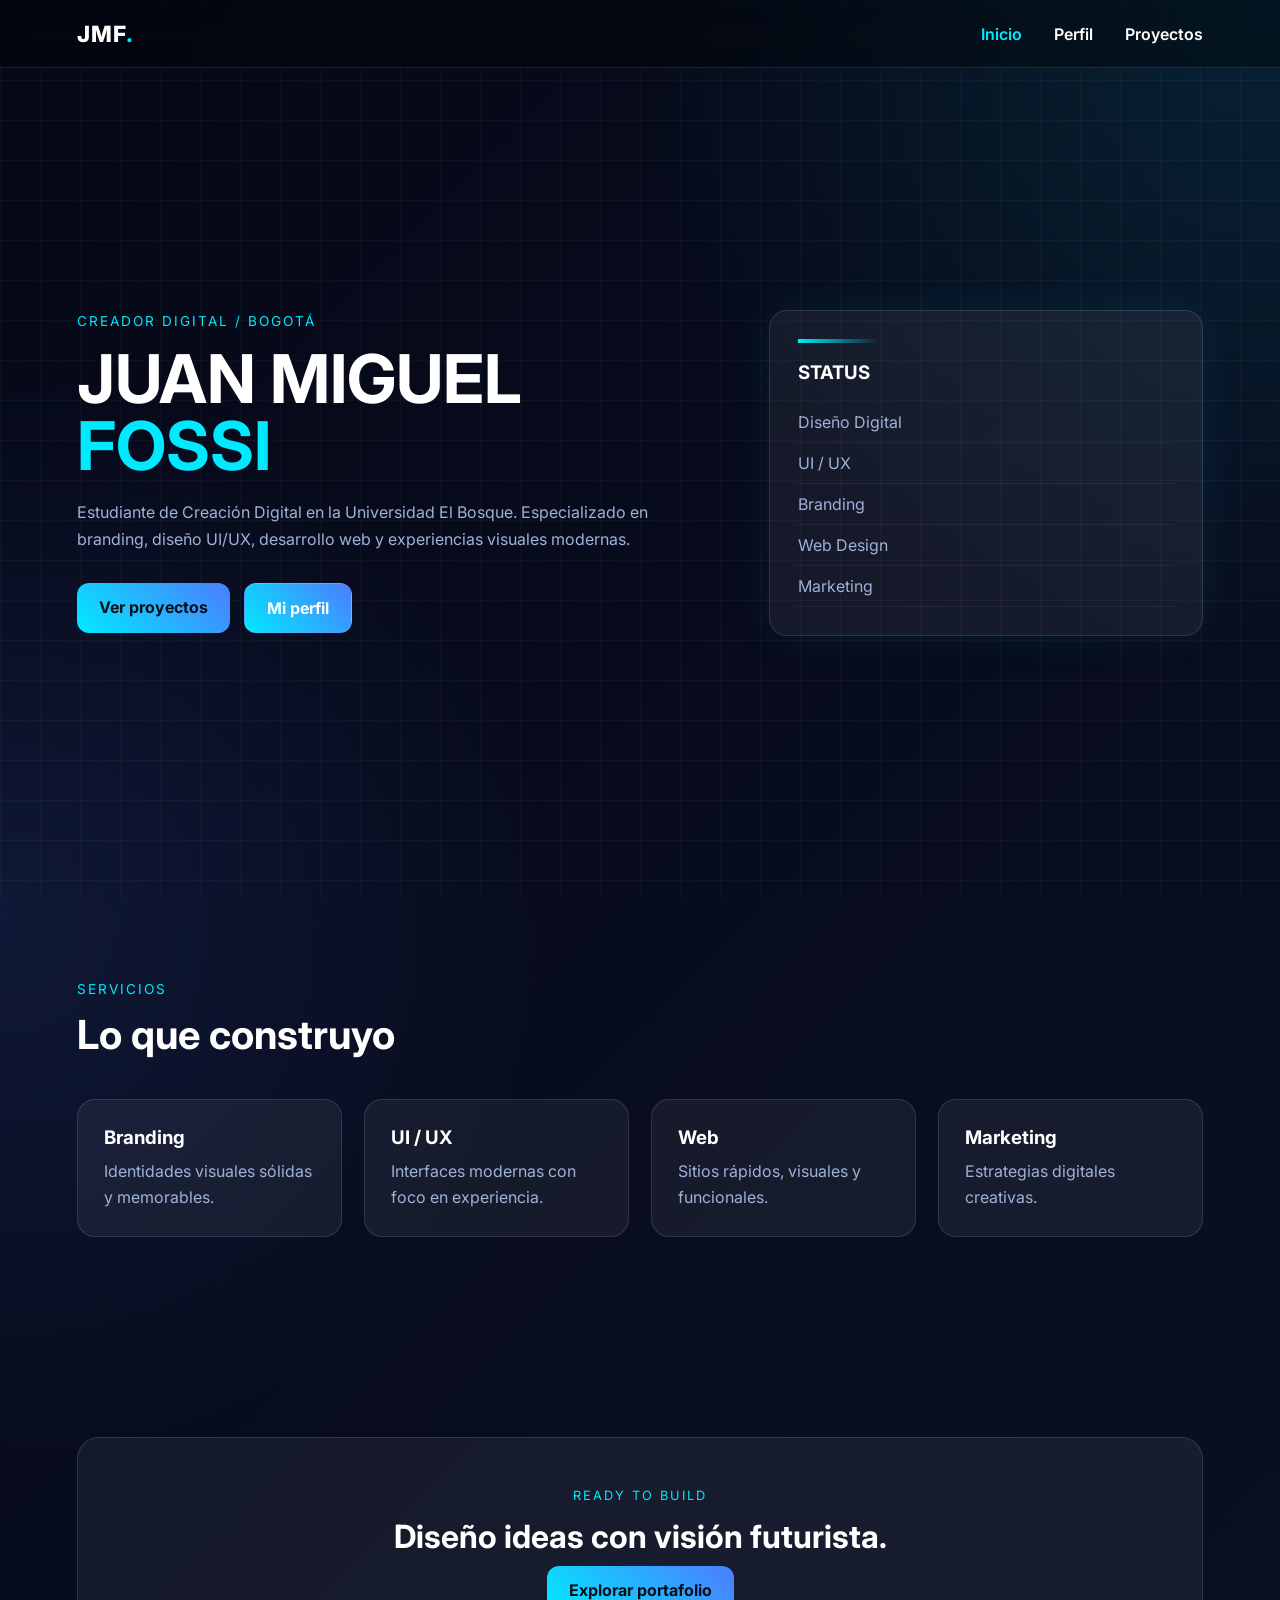
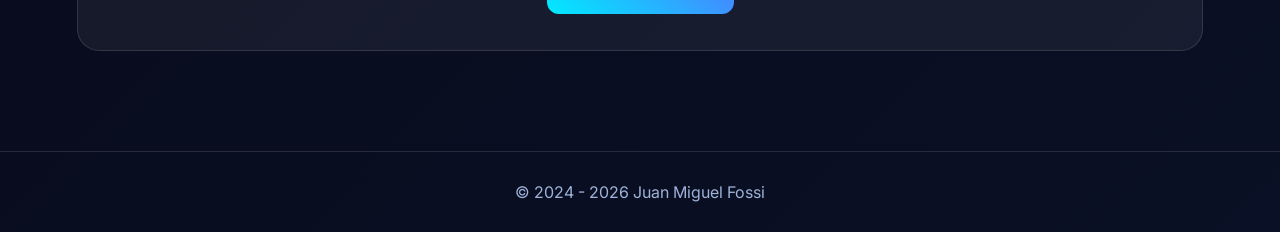
==== index.html @ 18456ca0 "Update portfolio details and structure in index.html" ====
<!-- index.html -->
<!DOCTYPE html>
<html lang="es">
<head>
<meta charset="UTF-8">
<meta name="viewport" content="width=device-width, initial-scale=1.0">
<title>Juan Miguel Fossi | Cyber Portfolio</title>
<meta name="description" content="Portafolio futurista de Juan Miguel Fossi, estudiante de Creación Digital.">

<link rel="stylesheet" href="css/styles.css">

<link rel="preconnect" href="https://fonts.googleapis.com">
<link rel="preconnect" href="https://fonts.gstatic.com" crossorigin>

<link href="https://fonts.googleapis.com/css2?family=Inter:wght@300;400;600;700;800&display=swap" rel="stylesheet">
</head>

<body>

<!-- GRID BACKGROUND -->
<div class="grid-bg"></div>

<!-- HEADER -->
<header class="header">

<div class="logo">
JMF<span>.</span>
</div>

<nav class="nav">
<a href="index.html" class="active">Inicio</a>
<a href="aboutme.html">Perfil</a>
<a href="project.html">Proyectos</a>
</nav>

</header>

<!-- HERO -->

<section class="hero">

<div class="hero-left reveal">

<p class="mini-title">CREADOR DIGITAL / BOGOTÁ</p>

<h1>
JUAN MIGUEL <br>
<span>FOSSI</span>
</h1>

<p class="hero-text">
Estudiante de Creación Digital en la Universidad El Bosque.
Especializado en branding, diseño UI/UX, desarrollo web
y experiencias visuales modernas.
</p>

<div class="hero-buttons">
<a href="project.html" class="btn">Ver proyectos</a>
<a href="aboutme.html" class="btn ghost">Mi perfil</a>
</div>

</div>

<div class="hero-right reveal">

<div class="cyber-card">

<div class="cyber-line"></div>

<h3>STATUS</h3>

<ul>
<li>Diseño Digital</li>
<li>UI / UX</li>
<li>Branding</li>
<li>Web Design</li>
<li>Marketing</li>
</ul>

</div>

</div>

</section>

<!-- SERVICES -->

<section class="section reveal">

<div class="section-top">
<span>SERVICIOS</span>
<h2>Lo que construyo</h2>
</div>

<div class="services-grid">

<div class="service-box">
<h3>Branding</h3>
<p>Identidades visuales sólidas y memorables.</p>
</div>

<div class="service-box">
<h3>UI / UX</h3>
<p>Interfaces modernas con foco en experiencia.</p>
</div>

<div class="service-box">
<h3>Web</h3>
<p>Sitios rápidos, visuales y funcionales.</p>
</div>

<div class="service-box">
<h3>Marketing</h3>
<p>Estrategias digitales creativas.</p>
</div>

</div>

</section>

<!-- CTA -->

<section class="section reveal">

<div class="cta-panel">

<p>READY TO BUILD</p>

<h2>Diseño ideas con visión futurista.</h2>

<a href="project.html" class="btn">Explorar portafolio</a>

</div>

</section>

<footer class="footer">
© 2024 - 2026 Juan Miguel Fossi
</footer>

<script src="js/script.js"></script>
</body>
</html>
---- css/styles.css ----
:root{
  --bg:#050816;
  --bg2:#0a1025;
  --card:rgba(255,255,255,.06);
  --line:rgba(255,255,255,.12);
  --text:#ffffff;
  --muted:#9fb2d8;
  --cyan:#00eaff;
  --blue:#4d7cff;
}

*{
  margin:0;
  padding:0;
  box-sizing:border-box;
}

html{
  scroll-behavior:smooth;
}

body{
  font-family:'Inter',sans-serif;
  color:var(--text);
  background:
  radial-gradient(circle at top right, rgba(0,234,255,.10), transparent 30%),
  radial-gradient(circle at left center, rgba(77,124,255,.12), transparent 35%),
  linear-gradient(135deg,var(--bg),var(--bg2));
  min-height:100vh;
  overflow-x:hidden;
}

/* BACKGROUND GRID */

.grid-bg{
  position:fixed;
  inset:0;
  background-image:
  linear-gradient(rgba(255,255,255,.03) 1px, transparent 1px),
  linear-gradient(90deg, rgba(255,255,255,.03) 1px, transparent 1px);
  background-size:40px 40px;
  z-index:-1;
}

/* HEADER */

.header{
  width:100%;
  padding:20px 6%;
  display:flex;
  justify-content:space-between;
  align-items:center;
  position:sticky;
  top:0;
  backdrop-filter:blur(14px);
  background:rgba(0,0,0,.35);
  border-bottom:1px solid var(--line);
  z-index:1000;
}

.logo{
  font-size:1.4rem;
  font-weight:800;
  letter-spacing:1px;
}

.logo span{
  color:var(--cyan);
}

.nav a{
  color:white;
  text-decoration:none;
  margin-left:28px;
  font-weight:600;
  transition:.3s;
}

.nav a:hover,
.nav a.active{
  color:var(--cyan);
}

/* HERO */

.hero{
  min-height:90vh;
  padding:80px 6%;
  display:grid;
  grid-template-columns:1.2fr .8fr;
  align-items:center;
  gap:40px;
}

.mini-title{
  color:var(--cyan);
  font-size:.85rem;
  letter-spacing:2px;
  margin-bottom:16px;
}

.hero h1{
  font-size:4.2rem;
  line-height:1;
  margin-bottom:20px;
}

.hero h1 span{
  color:var(--cyan);
}

.hero-text{
  color:var(--muted);
  max-width:580px;
  line-height:1.7;
  margin-bottom:30px;
}

.hero-buttons{
  display:flex;
  gap:14px;
  flex-wrap:wrap;
}

.btn,
.ghost{
  padding:14px 22px;
  border-radius:12px;
  text-decoration:none;
  font-weight:700;
  transition:.3s;
}

.btn{
  background:linear-gradient(45deg,var(--cyan),var(--blue));
  color:#051018;
}

.ghost{
  border:1px solid var(--line);
  color:white;
}

.btn:hover,
.ghost:hover{
  transform:translateY(-4px);
}

/* CYBER CARD */

.cyber-card{
  background:var(--card);
  border:1px solid var(--line);
  border-radius:18px;
  padding:28px;
  position:relative;
  box-shadow:0 0 40px rgba(0,234,255,.08);
}

.cyber-line{
  width:80px;
  height:4px;
  background:linear-gradient(90deg,var(--cyan),transparent);
  margin-bottom:18px;
}

.cyber-card h3{
  margin-bottom:18px;
}

.cyber-card ul{
  list-style:none;
}

.cyber-card li{
  padding:10px 0;
  border-bottom:1px solid rgba(255,255,255,.06);
  color:var(--muted);
}

/* SECTION */

.section{
  padding:100px 6%;
}

.section-top span{
  color:var(--cyan);
  font-size:.85rem;
  letter-spacing:2px;
}

.section-top h2,
.section-top h1{
  font-size:2.5rem;
  margin-top:12px;
}

.services-grid,
.project-grid,
.profile-layout{
  margin-top:40px;
  display:grid;
  grid-template-columns:repeat(auto-fit,minmax(260px,1fr));
  gap:22px;
}

.service-box,
.project-card,
.profile-card{
  background:var(--card);
  border:1px solid var(--line);
  border-radius:18px;
  padding:26px;
  transition:.3s;
}

.service-box:hover,
.project-card:hover,
.profile-card:hover{
  transform:translateY(-6px);
  border-color:rgba(0,234,255,.35);
}

.service-box p,
.project-card p,
.profile-card p{
  color:var(--muted);
  margin-top:10px;
  line-height:1.6;
}

.project-tag{
  display:inline-block;
  padding:6px 10px;
  font-size:.75rem;
  border-radius:20px;
  background:rgba(0,234,255,.08);
  color:var(--cyan);
  margin-bottom:12px;
}

.cyber-list{
  list-style:none;
}

.cyber-list li{
  padding:8px 0;
  color:var(--muted);
}

/* CTA */

.cta-panel{
  text-align:center;
  padding:50px 30px;
  background:var(--card);
  border:1px solid var(--line);
  border-radius:22px;
}

.cta-panel p{
  color:var(--cyan);
  letter-spacing:2px;
  font-size:.8rem;
}

.cta-panel h2{
  font-size:2rem;
  margin:14px 0 24px;
}

/* FOOTER */

.footer{
  text-align:center;
  padding:30px;
  border-top:1px solid var(--line);
  color:var(--muted);
}

/* REVEAL */

.reveal{
  opacity:0;
  transform:translateY(40px);
  transition:all .8s ease;
}

.reveal.active{
  opacity:1;
  transform:translateY(0);
}

/* RESPONSIVE */

@media(max-width:900px){

.hero{
  grid-template-columns:1fr;
}

.hero h1{
  font-size:3rem;
}

.nav a{
  margin-left:14px;
}

}

@media(max-width:600px){

.header{
  flex-direction:column;
  gap:12px;
}

.hero h1{
  font-size:2.4rem;
}

.section-top h1,
.section-top h2{
  font-size:2rem;
}

}
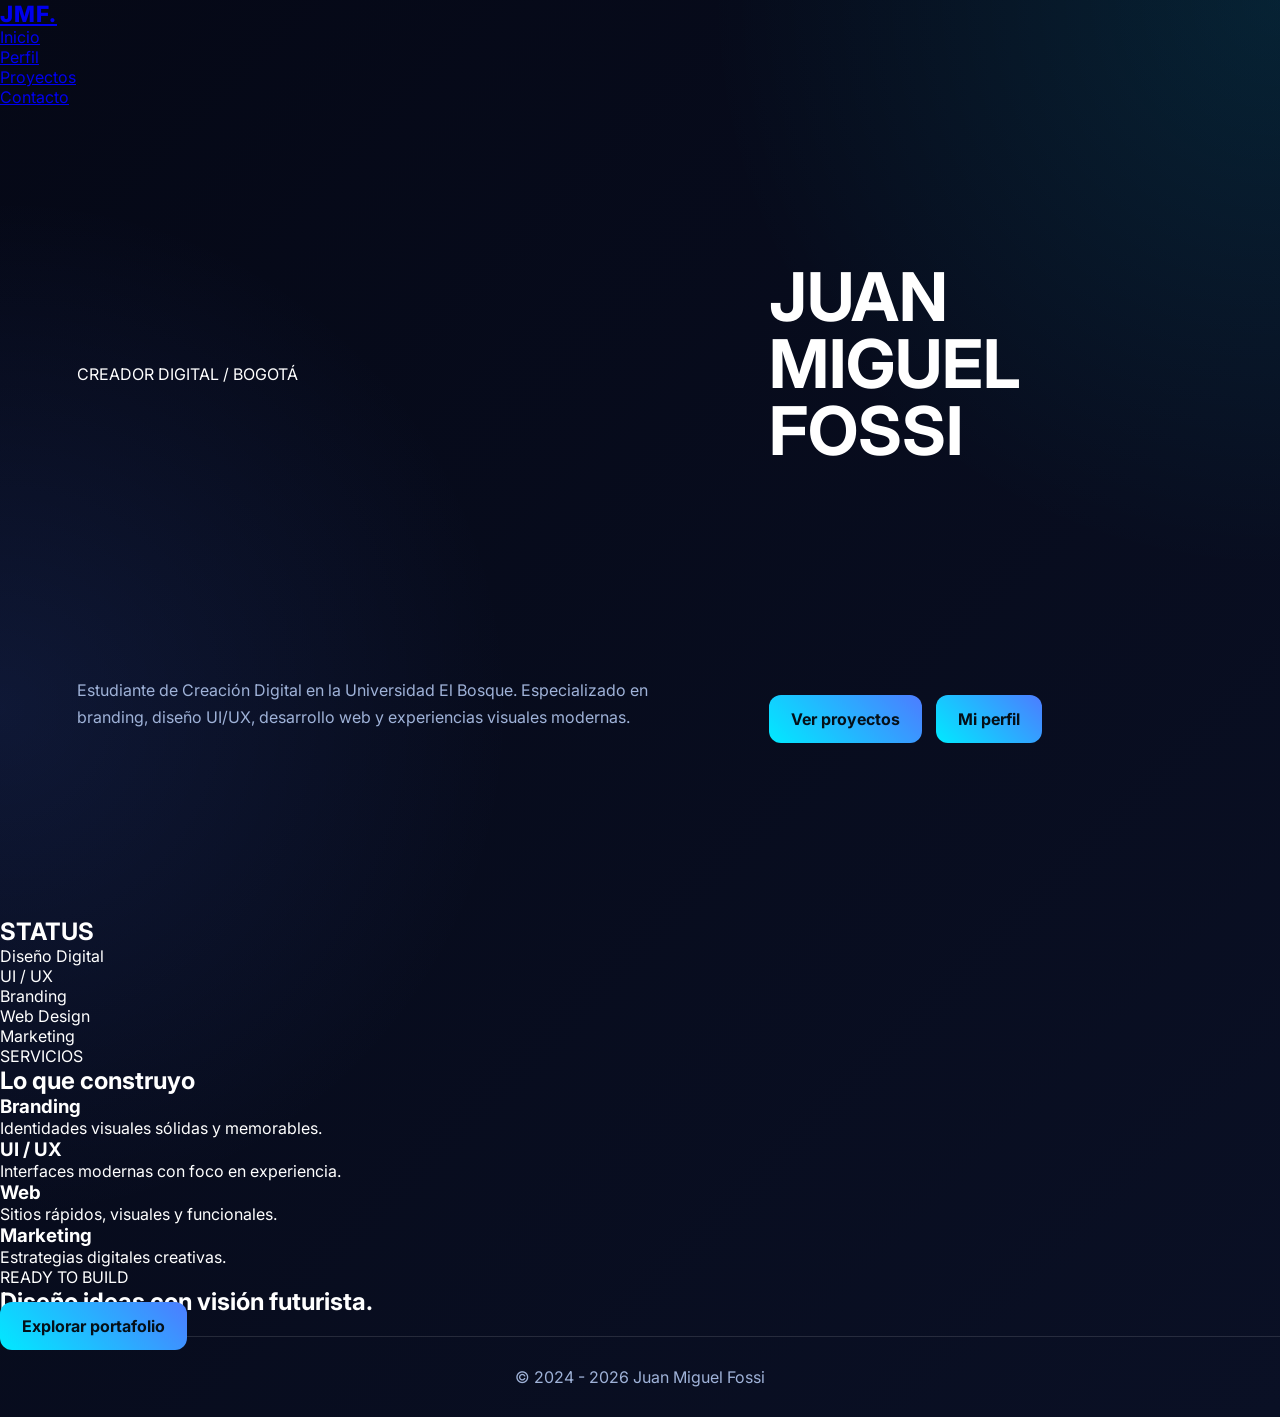
==== commit 7fffd636: "Refactor index.html for improved structure and clarity" ====
--- a/index.html
+++ b/index.html
@@ -2,142 +2,99 @@
 <!DOCTYPE html>
 <html lang="es">
 <head>
-<meta charset="UTF-8">
-<meta name="viewport" content="width=device-width, initial-scale=1.0">
-<title>Juan Miguel Fossi | Cyber Portfolio</title>
-<meta name="description" content="Portafolio futurista de Juan Miguel Fossi, estudiante de Creación Digital.">
+  <meta charset="UTF-8">
+  <meta name="viewport" content="width=device-width, initial-scale=1.0">
+  <title>Juan Miguel Fossi | Cyber Portfolio</title>
+  <meta name="description" content="Portafolio futurista de Juan Miguel Fossi, estudiante de Creación Digital.">
 
-<link rel="stylesheet" href="css/styles.css">
+  <link rel="stylesheet" href="css/styles.css">
 
-<link rel="preconnect" href="https://fonts.googleapis.com">
-<link rel="preconnect" href="https://fonts.gstatic.com" crossorigin>
+  <link rel="preconnect" href="https://fonts.googleapis.com">
+  <link rel="preconnect" href="https://fonts.gstatic.com" crossorigin>
+  <link href="https://fonts.googleapis.com/css2?family=Inter:wght@300;400;600;700;800&display=swap" rel="stylesheet">
 
-<link href="https://fonts.googleapis.com/css2?family=Inter:wght@300;400;600;700;800&display=swap" rel="stylesheet">
+  <style>
+    html { scroll-behavior: smooth; }
+  </style>
 </head>
-
 <body>
 
-<!-- GRID BACKGROUND -->
-<div class="grid-bg"></div>
+  <!-- ============ NAVBAR ============ -->
+  <header class="navbar">
+    <a href="#inicio" class="logo">JMF.</a>
+    <nav>
+      <ul class="nav-links">
+        <li><a href="#inicio">Inicio</a></li>
+        <li><a href="#perfil">Perfil</a></li>
+        <li><a href="#proyectos">Proyectos</a></li>
+        <li><a href="#contacto">Contacto</a></li>
+      </ul>
+    </nav>
+  </header>
 
-<!-- HEADER -->
-<header class="header">
+  <!-- ============ HERO / INICIO ============ -->
+  <section id="inicio" class="hero">
+    <p class="tag">CREADOR DIGITAL / BOGOTÁ</p>
+    <h1>JUAN MIGUEL <br> FOSSI</h1>
+    <p class="hero-text">
+      Estudiante de Creación Digital en la Universidad El Bosque.
+      Especializado en branding, diseño UI/UX, desarrollo web
+      y experiencias visuales modernas.
+    </p>
+    <div class="hero-buttons">
+      <a href="#proyectos" class="btn btn-primary">Ver proyectos</a>
+      <a href="#perfil" class="btn btn-secondary">Mi perfil</a>
+    </div>
+  </section>
 
-<div class="logo">
-JMF<span>.</span>
-</div>
+  <!-- ============ PERFIL ============ -->
+  <section id="perfil" class="perfil">
+    <h2 class="section-title">STATUS</h2>
+    <ul class="status-list">
+      <li>Diseño Digital</li>
+      <li>UI / UX</li>
+      <li>Branding</li>
+      <li>Web Design</li>
+      <li>Marketing</li>
+    </ul>
+  </section>
 
-<nav class="nav">
-<a href="index.html" class="active">Inicio</a>
-<a href="aboutme.html">Perfil</a>
-<a href="project.html">Proyectos</a>
-</nav>
+  <!-- ============ PROYECTOS / SERVICIOS ============ -->
+  <section id="proyectos" class="servicios">
+    <p class="tag">SERVICIOS</p>
+    <h2 class="section-title">Lo que construyo</h2>
 
-</header>
+    <div class="cards">
+      <article class="card">
+        <h3>Branding</h3>
+        <p>Identidades visuales sólidas y memorables.</p>
+      </article>
+      <article class="card">
+        <h3>UI / UX</h3>
+        <p>Interfaces modernas con foco en experiencia.</p>
+      </article>
+      <article class="card">
+        <h3>Web</h3>
+        <p>Sitios rápidos, visuales y funcionales.</p>
+      </article>
+      <article class="card">
+        <h3>Marketing</h3>
+        <p>Estrategias digitales creativas.</p>
+      </article>
+    </div>
+  </section>
 
-<!-- HERO -->
+  <!-- ============ CTA / CONTACTO ============ -->
+  <section id="contacto" class="cta">
+    <p class="tag">READY TO BUILD</p>
+    <h2>Diseño ideas con visión futurista.</h2>
+    <a href="#proyectos" class="btn btn-primary">Explorar portafolio</a>
+  </section>
 
-<section class="hero">
+  <!-- ============ FOOTER ============ -->
+  <footer class="footer">
+    <p>© 2024 - 2026 Juan Miguel Fossi</p>
+  </footer>
 
-<div class="hero-left reveal">
-
-<p class="mini-title">CREADOR DIGITAL / BOGOTÁ</p>
-
-<h1>
-JUAN MIGUEL <br>
-<span>FOSSI</span>
-</h1>
-
-<p class="hero-text">
-Estudiante de Creación Digital en la Universidad El Bosque.
-Especializado en branding, diseño UI/UX, desarrollo web
-y experiencias visuales modernas.
-</p>
-
-<div class="hero-buttons">
-<a href="project.html" class="btn">Ver proyectos</a>
-<a href="aboutme.html" class="btn ghost">Mi perfil</a>
-</div>
-
-</div>
-
-<div class="hero-right reveal">
-
-<div class="cyber-card">
-
-<div class="cyber-line"></div>
-
-<h3>STATUS</h3>
-
-<ul>
-<li>Diseño Digital</li>
-<li>UI / UX</li>
-<li>Branding</li>
-<li>Web Design</li>
-<li>Marketing</li>
-</ul>
-
-</div>
-
-</div>
-
-</section>
-
-<!-- SERVICES -->
-
-<section class="section reveal">
-
-<div class="section-top">
-<span>SERVICIOS</span>
-<h2>Lo que construyo</h2>
-</div>
-
-<div class="services-grid">
-
-<div class="service-box">
-<h3>Branding</h3>
-<p>Identidades visuales sólidas y memorables.</p>
-</div>
-
-<div class="service-box">
-<h3>UI / UX</h3>
-<p>Interfaces modernas con foco en experiencia.</p>
-</div>
-
-<div class="service-box">
-<h3>Web</h3>
-<p>Sitios rápidos, visuales y funcionales.</p>
-</div>
-
-<div class="service-box">
-<h3>Marketing</h3>
-<p>Estrategias digitales creativas.</p>
-</div>
-
-</div>
-
-</section>
-
-<!-- CTA -->
-
-<section class="section reveal">
-
-<div class="cta-panel">
-
-<p>READY TO BUILD</p>
-
-<h2>Diseño ideas con visión futurista.</h2>
-
-<a href="project.html" class="btn">Explorar portafolio</a>
-
-</div>
-
-</section>
-
-<footer class="footer">
-© 2024 - 2026 Juan Miguel Fossi
-</footer>
-
-<script src="js/script.js"></script>
 </body>
 </html>
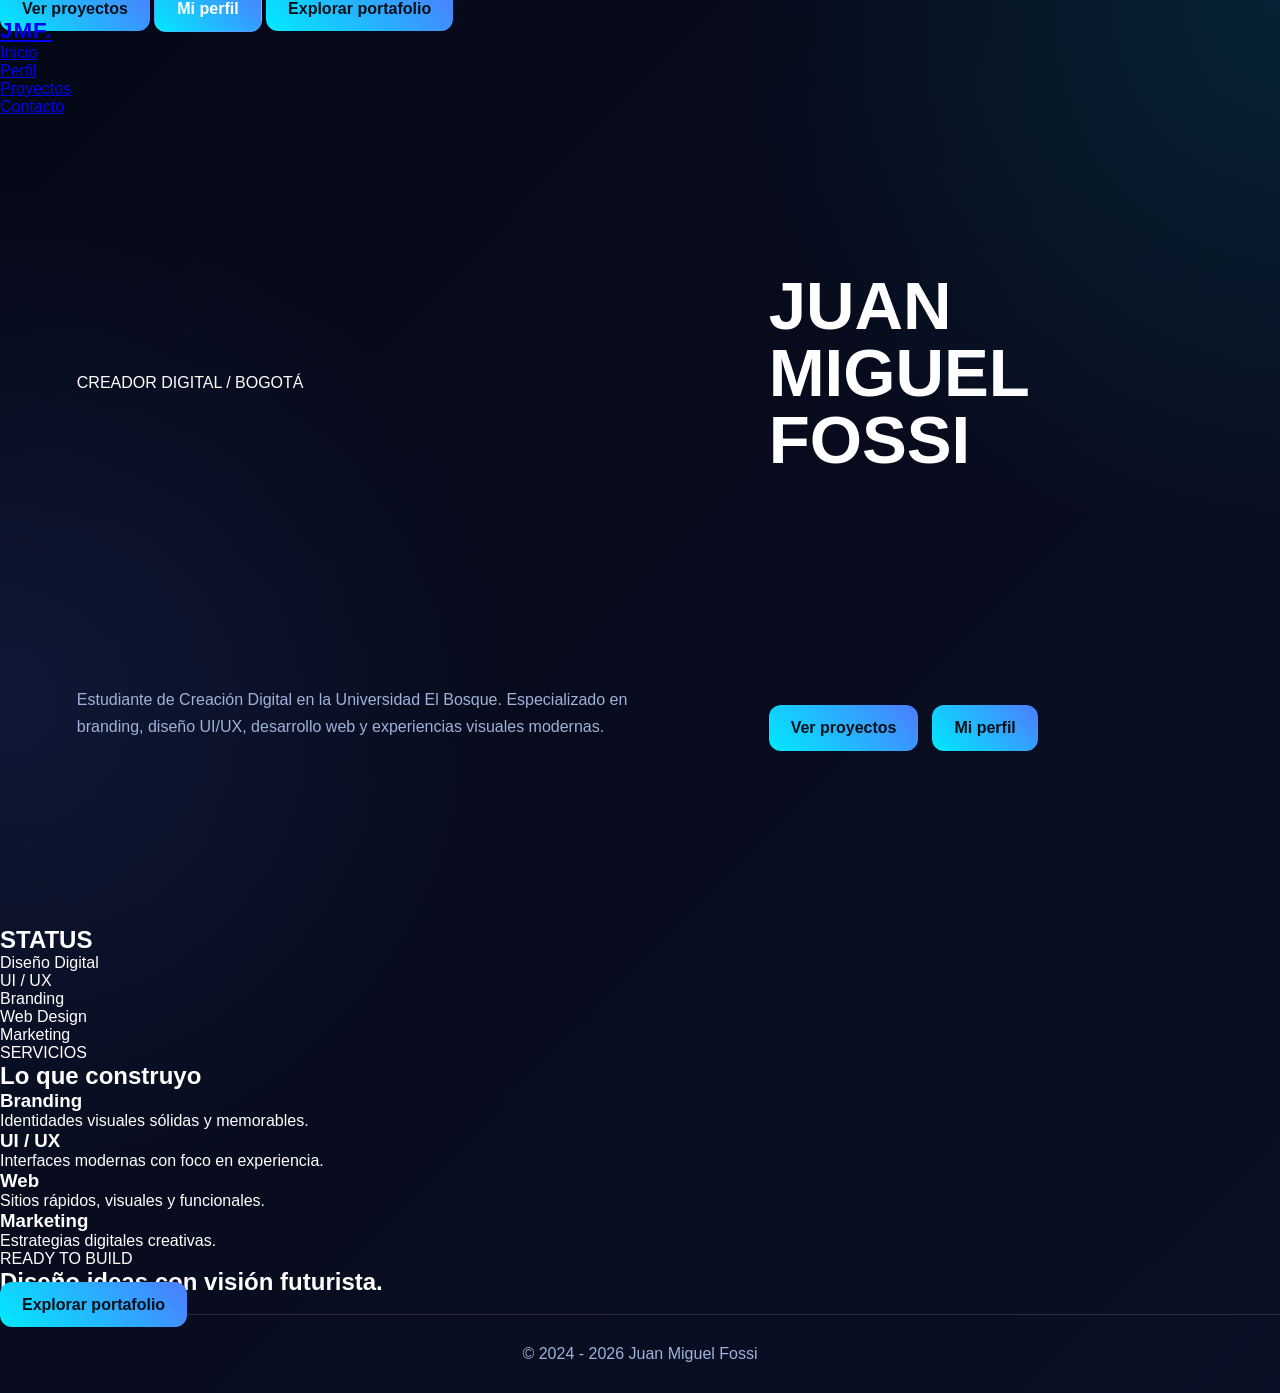
==== commit 8bda9178: "Remove Google Fonts preconnect and stylesheet links Removed font preconnect links and stylesheet for" ====
--- a/index.html
+++ b/index.html
@@ -8,11 +8,9 @@
   <meta name="description" content="Portafolio futurista de Juan Miguel Fossi, estudiante de Creación Digital.">
 
   <link rel="stylesheet" href="css/styles.css">
-
-  <link rel="preconnect" href="https://fonts.googleapis.com">
-  <link rel="preconnect" href="https://fonts.gstatic.com" crossorigin>
-  <link href="https://fonts.googleapis.com/css2?family=Inter:wght@300;400;600;700;800&display=swap" rel="stylesheet">
-
+<a href="#proyectos" class="btn">Ver proyectos</a>
+<a href="#perfil" class="btn ghost">Mi perfil</a>
+<a href="#proyectos" class="btn">Explorar portafolio</a>
   <style>
     html { scroll-behavior: smooth; }
   </style>
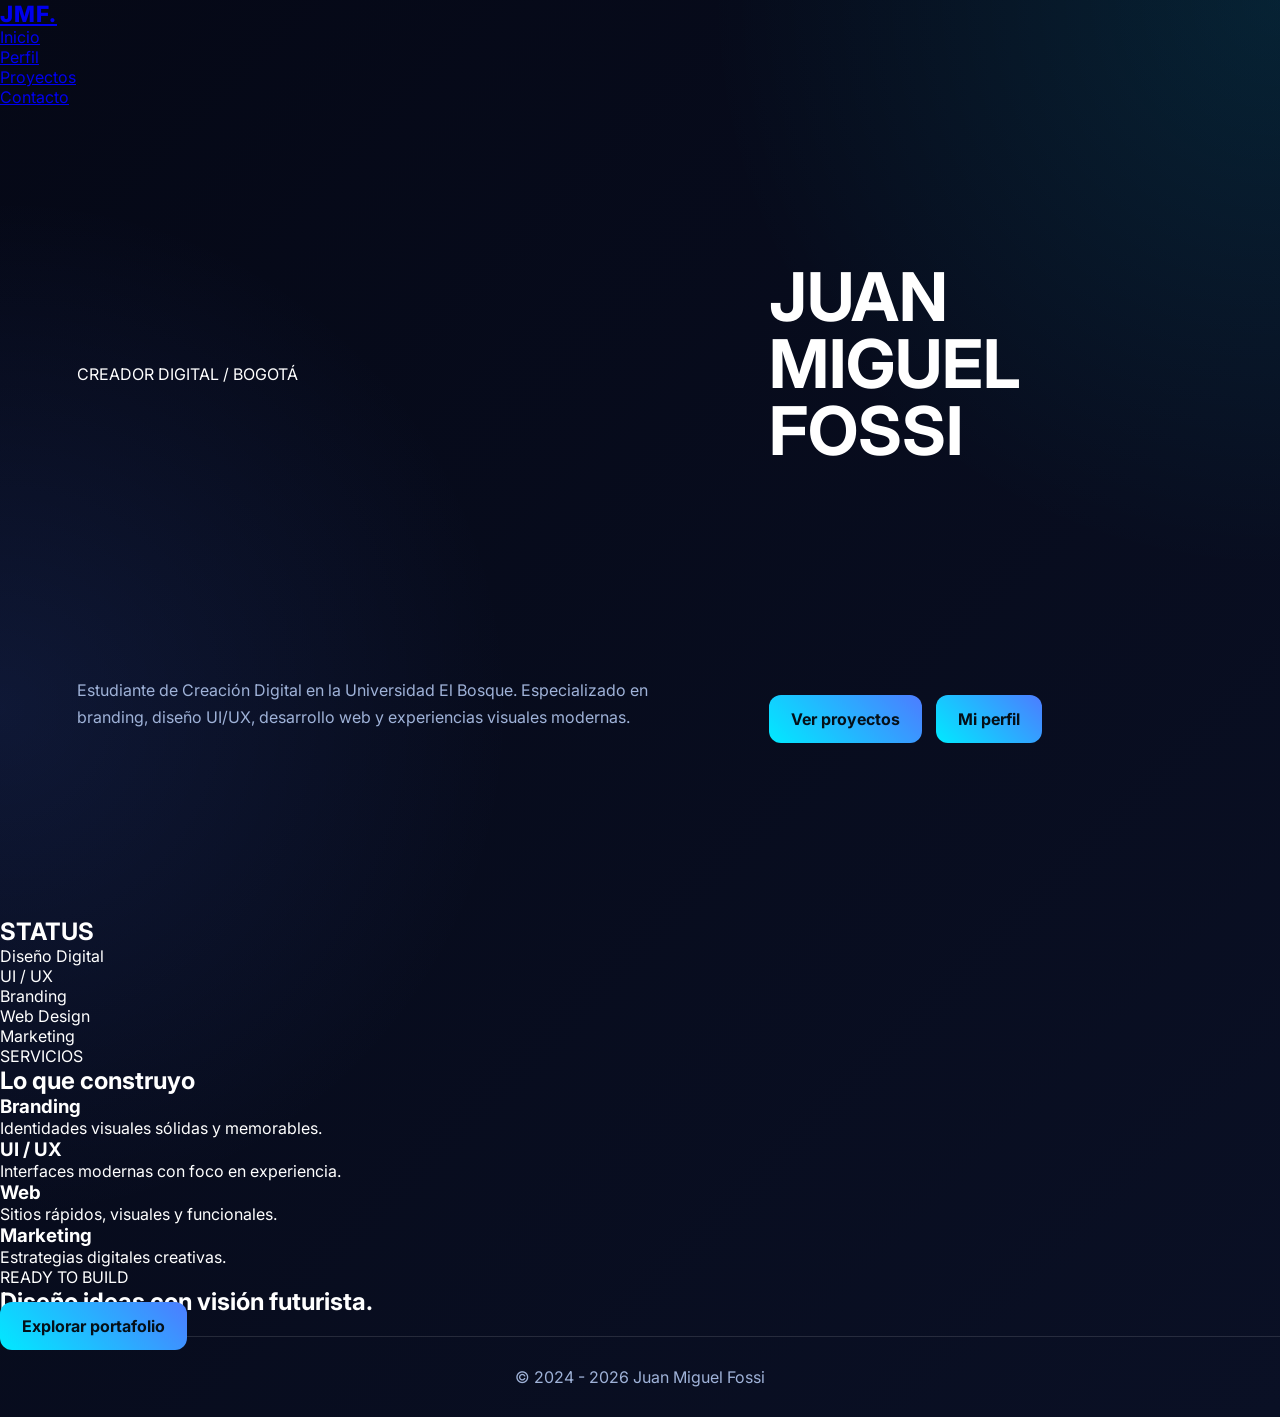
==== commit ba231078: "Add Google Fonts preconnect and stylesheet links Added Google Fonts preconnect links and stylesheet." ====
--- a/index.html
+++ b/index.html
@@ -8,9 +8,11 @@
   <meta name="description" content="Portafolio futurista de Juan Miguel Fossi, estudiante de Creación Digital.">
 
   <link rel="stylesheet" href="css/styles.css">
-<a href="#proyectos" class="btn">Ver proyectos</a>
-<a href="#perfil" class="btn ghost">Mi perfil</a>
-<a href="#proyectos" class="btn">Explorar portafolio</a>
+
+  <link rel="preconnect" href="https://fonts.googleapis.com">
+  <link rel="preconnect" href="https://fonts.gstatic.com" crossorigin>
+  <link href="https://fonts.googleapis.com/css2?family=Inter:wght@300;400;600;700;800&display=swap" rel="stylesheet">
+
   <style>
     html { scroll-behavior: smooth; }
   </style>
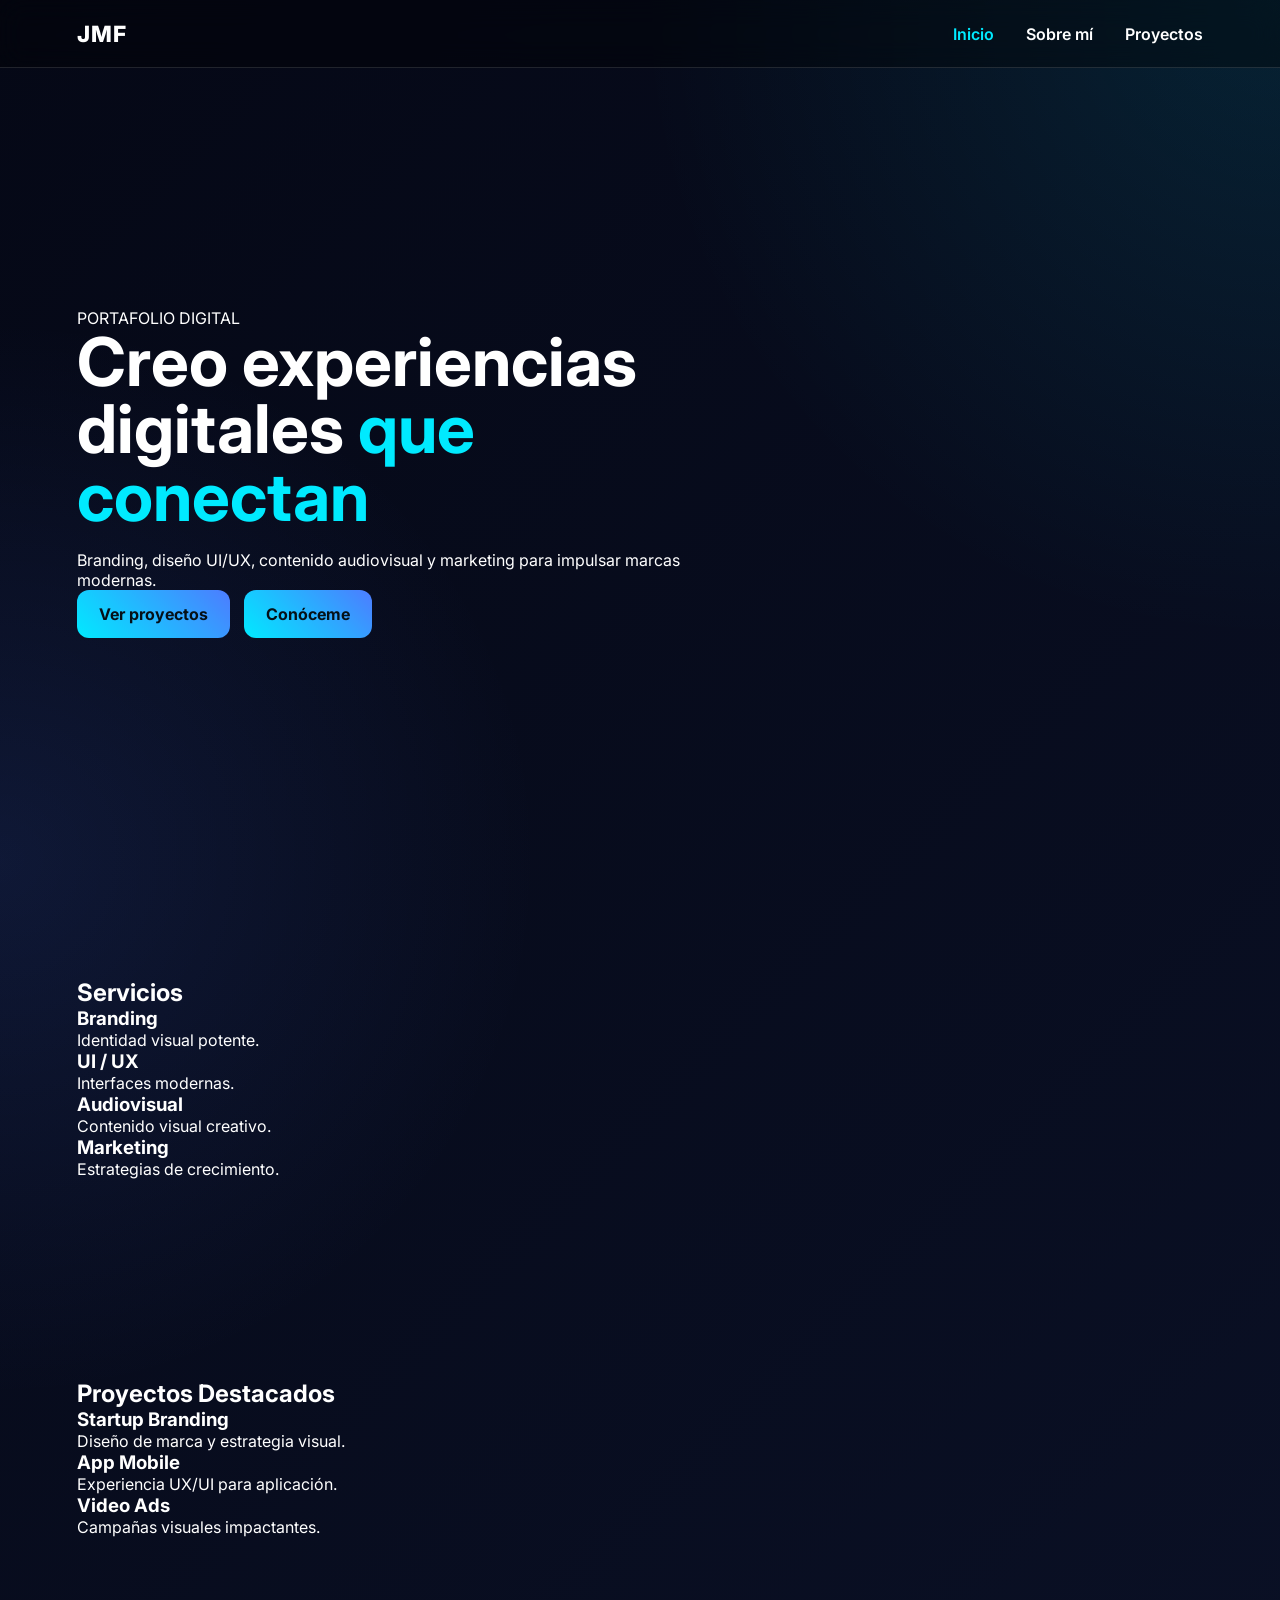
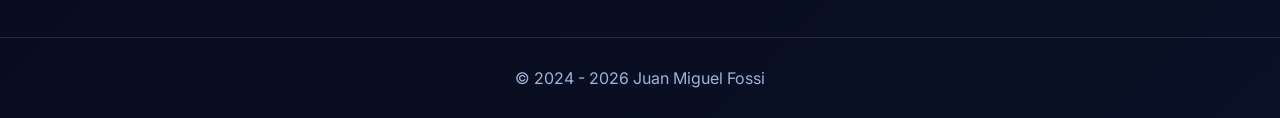
==== commit dc7a35b5: "Update index.html" ====
--- a/index.html
+++ b/index.html
@@ -1,100 +1,127 @@
-<!-- index.html -->
 <!DOCTYPE html>
 <html lang="es">
 <head>
   <meta charset="UTF-8">
   <meta name="viewport" content="width=device-width, initial-scale=1.0">
-  <title>Juan Miguel Fossi | Cyber Portfolio</title>
-  <meta name="description" content="Portafolio futurista de Juan Miguel Fossi, estudiante de Creación Digital.">
-
+  <title>Juan Miguel Fossi | Portafolio</title>
+  <meta name="description" content="Portafolio profesional de Juan Miguel Fossi">
+  
   <link rel="stylesheet" href="css/styles.css">
 
   <link rel="preconnect" href="https://fonts.googleapis.com">
   <link rel="preconnect" href="https://fonts.gstatic.com" crossorigin>
+
   <link href="https://fonts.googleapis.com/css2?family=Inter:wght@300;400;600;700;800&display=swap" rel="stylesheet">
+</head>
 
-  <style>
-    html { scroll-behavior: smooth; }
-  </style>
-</head>
 <body>
 
-  <!-- ============ NAVBAR ============ -->
-  <header class="navbar">
-    <a href="#inicio" class="logo">JMF.</a>
-    <nav>
-      <ul class="nav-links">
-        <li><a href="#inicio">Inicio</a></li>
-        <li><a href="#perfil">Perfil</a></li>
-        <li><a href="#proyectos">Proyectos</a></li>
-        <li><a href="#contacto">Contacto</a></li>
-      </ul>
-    </nav>
-  </header>
+<header class="header">
 
-  <!-- ============ HERO / INICIO ============ -->
-  <section id="inicio" class="hero">
-    <p class="tag">CREADOR DIGITAL / BOGOTÁ</p>
-    <h1>JUAN MIGUEL <br> FOSSI</h1>
-    <p class="hero-text">
-      Estudiante de Creación Digital en la Universidad El Bosque.
-      Especializado en branding, diseño UI/UX, desarrollo web
-      y experiencias visuales modernas.
+  <div class="logo">JMF</div>
+
+  <nav class="nav">
+    <a href="index.html" class="active">Inicio</a>
+    <a href="aboutme.html">Sobre mí</a>
+    <a href="project.html">Proyectos</a>
+  </nav>
+
+</header>
+
+<section class="hero">
+
+  <div class="container">
+
+    <span class="tag">PORTAFOLIO DIGITAL</span>
+
+    <h1>
+      Creo experiencias digitales
+      <span>que conectan</span>
+    </h1>
+
+    <p>
+      Branding, diseño UI/UX, contenido audiovisual y marketing
+      para impulsar marcas modernas.
     </p>
+
     <div class="hero-buttons">
-      <a href="#proyectos" class="btn btn-primary">Ver proyectos</a>
-      <a href="#perfil" class="btn btn-secondary">Mi perfil</a>
+      <a href="project.html" class="btn">Ver proyectos</a>
+      <a href="aboutme.html" class="btn btn-outline">Conóceme</a>
     </div>
-  </section>
 
-  <!-- ============ PERFIL ============ -->
-  <section id="perfil" class="perfil">
-    <h2 class="section-title">STATUS</h2>
-    <ul class="status-list">
-      <li>Diseño Digital</li>
-      <li>UI / UX</li>
-      <li>Branding</li>
-      <li>Web Design</li>
-      <li>Marketing</li>
-    </ul>
-  </section>
+  </div>
 
-  <!-- ============ PROYECTOS / SERVICIOS ============ -->
-  <section id="proyectos" class="servicios">
-    <p class="tag">SERVICIOS</p>
-    <h2 class="section-title">Lo que construyo</h2>
+</section>
+
+<section class="section reveal">
+
+  <div class="container">
+
+    <h2>Servicios</h2>
 
     <div class="cards">
-      <article class="card">
+
+      <div class="card servicio-card" data-servicio="branding">
         <h3>Branding</h3>
-        <p>Identidades visuales sólidas y memorables.</p>
-      </article>
-      <article class="card">
+        <p>Identidad visual potente.</p>
+      </div>
+
+      <div class="card servicio-card" data-servicio="uiux">
         <h3>UI / UX</h3>
-        <p>Interfaces modernas con foco en experiencia.</p>
-      </article>
-      <article class="card">
-        <h3>Web</h3>
-        <p>Sitios rápidos, visuales y funcionales.</p>
-      </article>
-      <article class="card">
+        <p>Interfaces modernas.</p>
+      </div>
+
+      <div class="card servicio-card" data-servicio="audiovisual">
+        <h3>Audiovisual</h3>
+        <p>Contenido visual creativo.</p>
+      </div>
+
+      <div class="card servicio-card" data-servicio="marketing">
         <h3>Marketing</h3>
-        <p>Estrategias digitales creativas.</p>
-      </article>
+        <p>Estrategias de crecimiento.</p>
+      </div>
+
     </div>
-  </section>
 
-  <!-- ============ CTA / CONTACTO ============ -->
-  <section id="contacto" class="cta">
-    <p class="tag">READY TO BUILD</p>
-    <h2>Diseño ideas con visión futurista.</h2>
-    <a href="#proyectos" class="btn btn-primary">Explorar portafolio</a>
-  </section>
+    <div id="contenido-servicio" class="servicio-contenido"></div>
 
-  <!-- ============ FOOTER ============ -->
-  <footer class="footer">
-    <p>© 2024 - 2026 Juan Miguel Fossi</p>
-  </footer>
+  </div>
 
+</section>
+
+<section class="section reveal">
+
+  <div class="container">
+
+    <h2>Proyectos Destacados</h2>
+
+    <div class="cards">
+
+      <div class="card clickable" onclick="location.href='project.html'">
+        <h3>Startup Branding</h3>
+        <p>Diseño de marca y estrategia visual.</p>
+      </div>
+
+      <div class="card clickable" onclick="location.href='project.html'">
+        <h3>App Mobile</h3>
+        <p>Experiencia UX/UI para aplicación.</p>
+      </div>
+
+      <div class="card clickable" onclick="location.href='project.html'">
+        <h3>Video Ads</h3>
+        <p>Campañas visuales impactantes.</p>
+      </div>
+
+    </div>
+
+  </div>
+
+</section>
+
+<footer class="footer">
+  <p>© 2024 - 2026 Juan Miguel Fossi</p>
+</footer>
+
+<script src="js/script.js"></script>
 </body>
 </html>
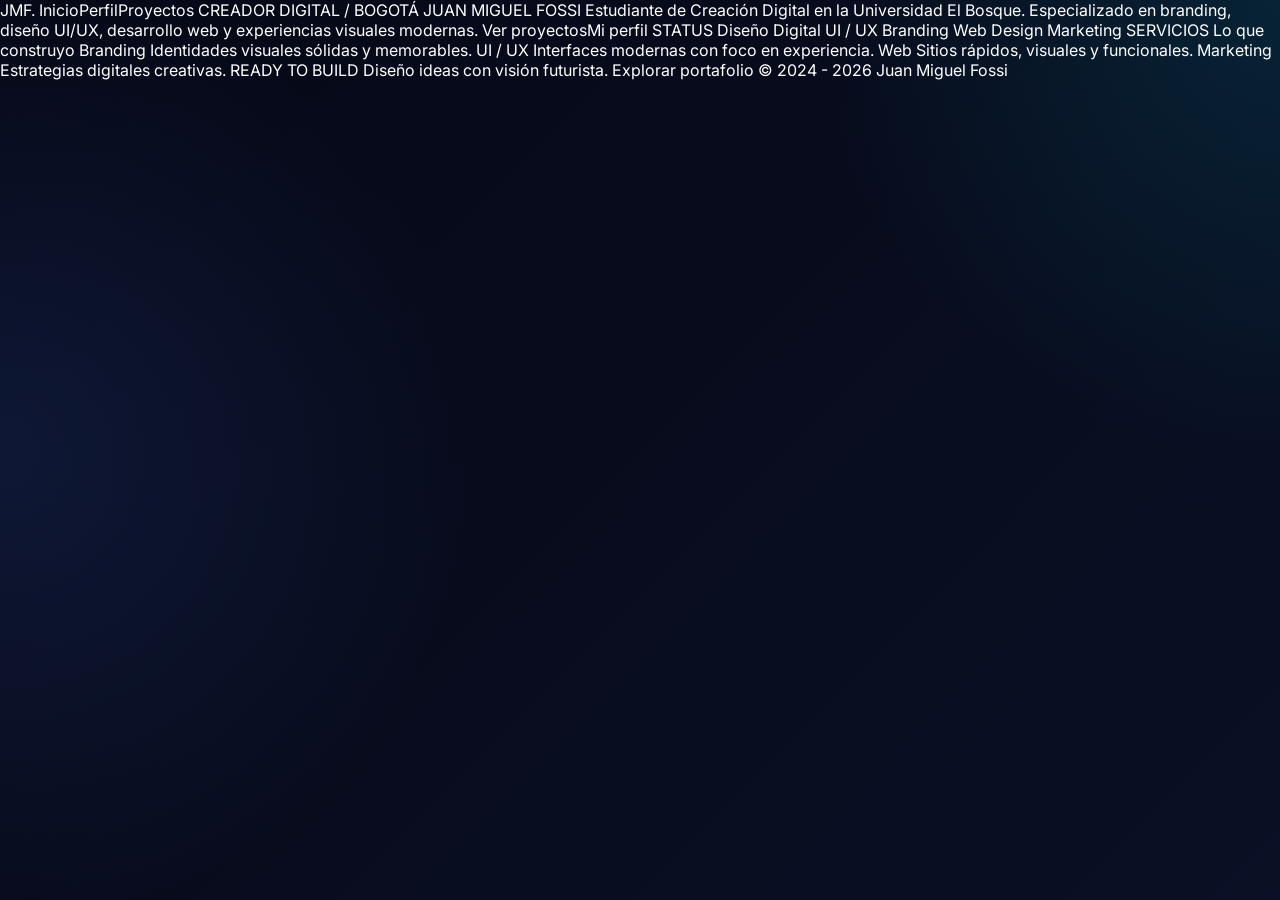
==== commit 4c3f866e: "Revise index.html for updated portfolio content" ====
--- a/index.html
+++ b/index.html
@@ -1,127 +1,52 @@
-<!DOCTYPE html>
-<html lang="es">
-<head>
-  <meta charset="UTF-8">
-  <meta name="viewport" content="width=device-width, initial-scale=1.0">
-  <title>Juan Miguel Fossi | Portafolio</title>
-  <meta name="description" content="Portafolio profesional de Juan Miguel Fossi">
-  
-  <link rel="stylesheet" href="css/styles.css">
+<!-- index.html --> <!DOCTYPE html> <html lang="es"> <head> <meta charset="UTF-8"> <meta name="viewport" content="width=device-width, initial-scale=1.0"> <title>Juan Miguel Fossi | Cyber Portfolio</title> <meta name="description" content="Portafolio futurista de Juan Miguel Fossi, estudiante de Creación Digital."> <link rel="stylesheet" href="css/styles.css"> <link rel="preconnect" href="https://fonts.googleapis.com"> <link rel="preconnect" href="https://fonts.gstatic.com" crossorigin> <link href="https://fonts.googleapis.com/css2?family=Inter:wght@300;400;600;700;800&display=swap" rel="stylesheet">
+JMF.
 
-  <link rel="preconnect" href="https://fonts.googleapis.com">
-  <link rel="preconnect" href="https://fonts.gstatic.com" crossorigin>
+InicioPerfilProyectos
 
-  <link href="https://fonts.googleapis.com/css2?family=Inter:wght@300;400;600;700;800&display=swap" rel="stylesheet">
-</head>
+CREADOR DIGITAL / BOGOTÁ
 
-<body>
+JUAN MIGUEL FOSSI
 
-<header class="header">
+Estudiante de Creación Digital en la Universidad El Bosque. Especializado en branding, diseño UI/UX, desarrollo web y experiencias visuales modernas.
 
-  <div class="logo">JMF</div>
+Ver proyectosMi perfil
 
-  <nav class="nav">
-    <a href="index.html" class="active">Inicio</a>
-    <a href="aboutme.html">Sobre mí</a>
-    <a href="project.html">Proyectos</a>
-  </nav>
+STATUS
 
-</header>
+Diseño Digital
 
-<section class="hero">
+UI / UX
 
-  <div class="container">
+Branding
 
-    <span class="tag">PORTAFOLIO DIGITAL</span>
+Web Design
 
-    <h1>
-      Creo experiencias digitales
-      <span>que conectan</span>
-    </h1>
+Marketing
 
-    <p>
-      Branding, diseño UI/UX, contenido audiovisual y marketing
-      para impulsar marcas modernas.
-    </p>
+SERVICIOS
 
-    <div class="hero-buttons">
-      <a href="project.html" class="btn">Ver proyectos</a>
-      <a href="aboutme.html" class="btn btn-outline">Conóceme</a>
-    </div>
+Lo que construyo
 
-  </div>
+Branding
 
-</section>
+Identidades visuales sólidas y memorables.
 
-<section class="section reveal">
+UI / UX
 
-  <div class="container">
+Interfaces modernas con foco en experiencia.
 
-    <h2>Servicios</h2>
+Web
 
-    <div class="cards">
+Sitios rápidos, visuales y funcionales.
 
-      <div class="card servicio-card" data-servicio="branding">
-        <h3>Branding</h3>
-        <p>Identidad visual potente.</p>
-      </div>
+Marketing
 
-      <div class="card servicio-card" data-servicio="uiux">
-        <h3>UI / UX</h3>
-        <p>Interfaces modernas.</p>
-      </div>
+Estrategias digitales creativas.
 
-      <div class="card servicio-card" data-servicio="audiovisual">
-        <h3>Audiovisual</h3>
-        <p>Contenido visual creativo.</p>
-      </div>
+READY TO BUILD
 
-      <div class="card servicio-card" data-servicio="marketing">
-        <h3>Marketing</h3>
-        <p>Estrategias de crecimiento.</p>
-      </div>
+Diseño ideas con visión futurista.
 
-    </div>
+Explorar portafolio
 
-    <div id="contenido-servicio" class="servicio-contenido"></div>
-
-  </div>
-
-</section>
-
-<section class="section reveal">
-
-  <div class="container">
-
-    <h2>Proyectos Destacados</h2>
-
-    <div class="cards">
-
-      <div class="card clickable" onclick="location.href='project.html'">
-        <h3>Startup Branding</h3>
-        <p>Diseño de marca y estrategia visual.</p>
-      </div>
-
-      <div class="card clickable" onclick="location.href='project.html'">
-        <h3>App Mobile</h3>
-        <p>Experiencia UX/UI para aplicación.</p>
-      </div>
-
-      <div class="card clickable" onclick="location.href='project.html'">
-        <h3>Video Ads</h3>
-        <p>Campañas visuales impactantes.</p>
-      </div>
-
-    </div>
-
-  </div>
-
-</section>
-
-<footer class="footer">
-  <p>© 2024 - 2026 Juan Miguel Fossi</p>
-</footer>
-
-<script src="js/script.js"></script>
-</body>
-</html>
+© 2024 - 2026 Juan Miguel Fossi
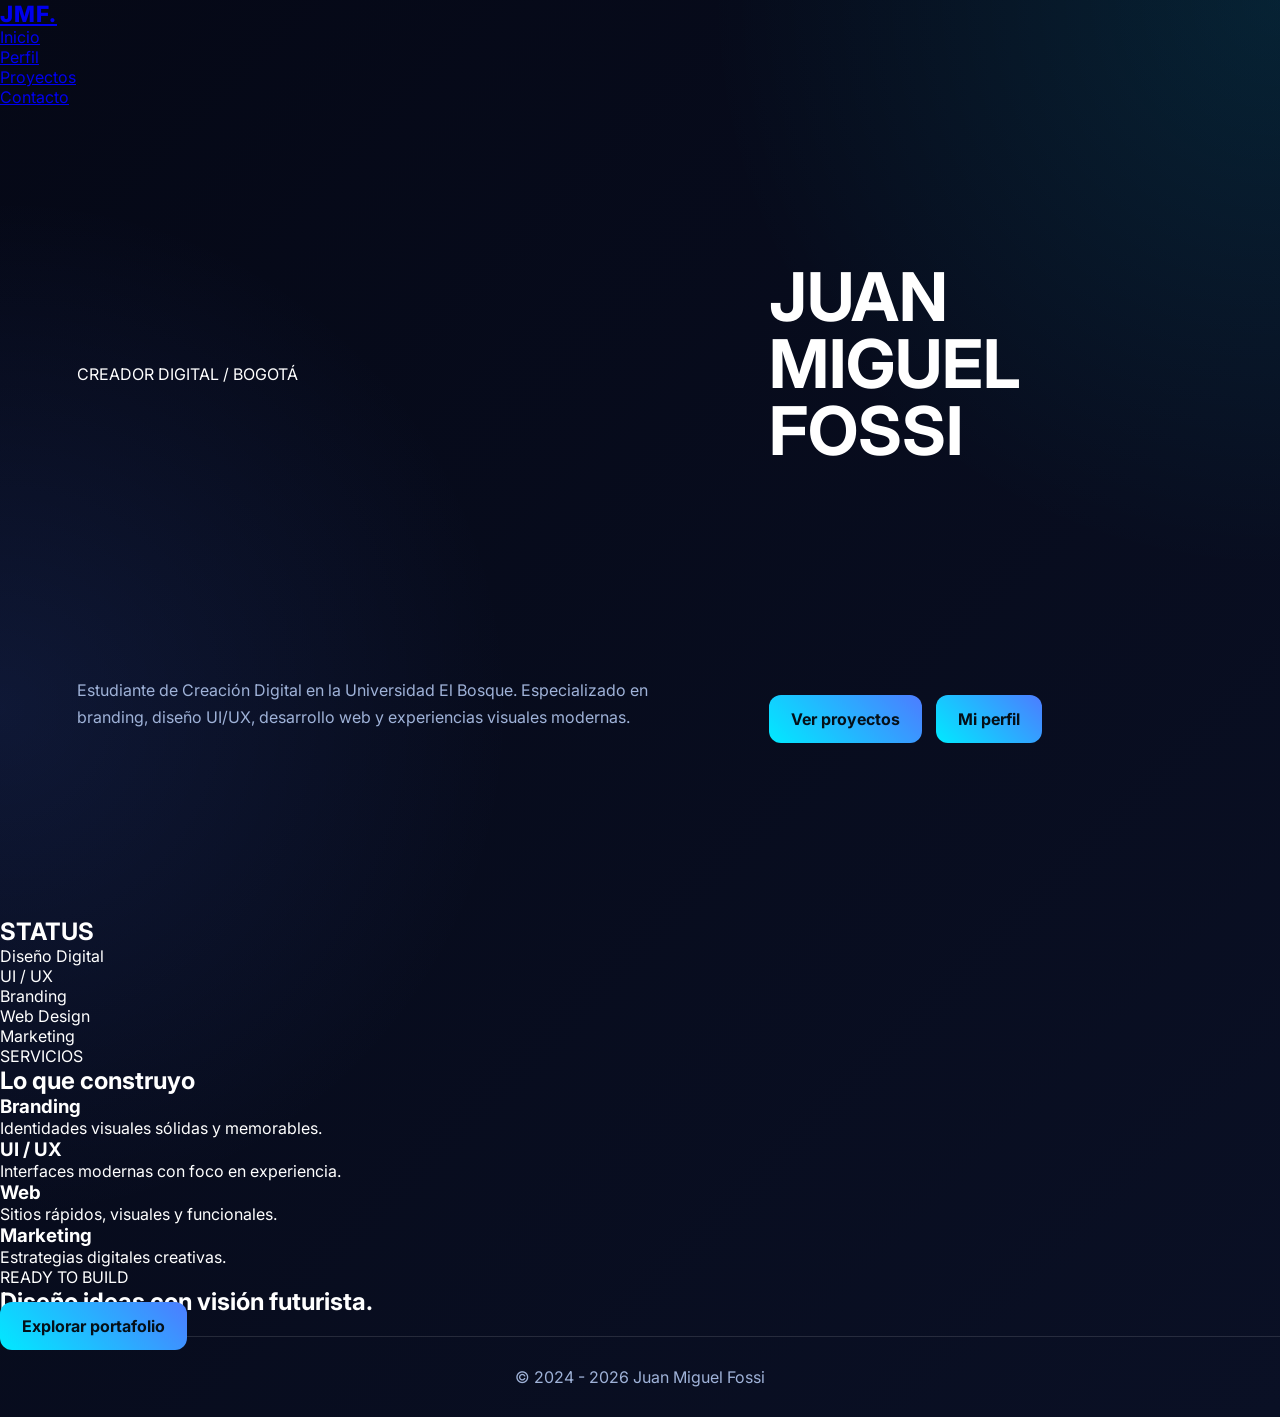
==== commit 372d3c56: "Refactor index.html structure and content" ====
--- a/index.html
+++ b/index.html
@@ -1,52 +1,100 @@
-<!-- index.html --> <!DOCTYPE html> <html lang="es"> <head> <meta charset="UTF-8"> <meta name="viewport" content="width=device-width, initial-scale=1.0"> <title>Juan Miguel Fossi | Cyber Portfolio</title> <meta name="description" content="Portafolio futurista de Juan Miguel Fossi, estudiante de Creación Digital."> <link rel="stylesheet" href="css/styles.css"> <link rel="preconnect" href="https://fonts.googleapis.com"> <link rel="preconnect" href="https://fonts.gstatic.com" crossorigin> <link href="https://fonts.googleapis.com/css2?family=Inter:wght@300;400;600;700;800&display=swap" rel="stylesheet">
-JMF.
+<!-- index.html -->
+<!DOCTYPE html>
+<html lang="es">
+<head>
+  <meta charset="UTF-8">
+  <meta name="viewport" content="width=device-width, initial-scale=1.0">
+  <title>Juan Miguel Fossi | Cyber Portfolio</title>
+  <meta name="description" content="Portafolio futurista de Juan Miguel Fossi, estudiante de Creación Digital.">
 
-InicioPerfilProyectos
+  <link rel="stylesheet" href="css/styles.css">
 
-CREADOR DIGITAL / BOGOTÁ
+  <link rel="preconnect" href="https://fonts.googleapis.com">
+  <link rel="preconnect" href="https://fonts.gstatic.com" crossorigin>
+  <link href="https://fonts.googleapis.com/css2?family=Inter:wght@300;400;600;700;800&display=swap" rel="stylesheet">
 
-JUAN MIGUEL FOSSI
+  <style>
+    html { scroll-behavior: smooth; }
+  </style>
+</head>
+<body>
 
-Estudiante de Creación Digital en la Universidad El Bosque. Especializado en branding, diseño UI/UX, desarrollo web y experiencias visuales modernas.
+  <!-- ============ NAVBAR ============ -->
+  <header class="navbar">
+    <a href="#inicio" class="logo">JMF.</a>
+    <nav>
+      <ul class="nav-links">
+        <li><a href="#inicio">Inicio</a></li>
+        <li><a href="#perfil">Perfil</a></li>
+        <li><a href="#proyectos">Proyectos</a></li>
+        <li><a href="#contacto">Contacto</a></li>
+      </ul>
+    </nav>
+  </header>
 
-Ver proyectosMi perfil
+  <!-- ============ HERO / INICIO ============ -->
+  <section id="inicio" class="hero">
+    <p class="tag">CREADOR DIGITAL / BOGOTÁ</p>
+    <h1>JUAN MIGUEL <br> FOSSI</h1>
+    <p class="hero-text">
+      Estudiante de Creación Digital en la Universidad El Bosque.
+      Especializado en branding, diseño UI/UX, desarrollo web
+      y experiencias visuales modernas.
+    </p>
+    <div class="hero-buttons">
+      <a href="#proyectos" class="btn btn-primary">Ver proyectos</a>
+      <a href="#perfil" class="btn btn-secondary">Mi perfil</a>
+    </div>
+  </section>
 
-STATUS
+  <!-- ============ PERFIL ============ -->
+  <section id="perfil" class="perfil">
+    <h2 class="section-title">STATUS</h2>
+    <ul class="status-list">
+      <li>Diseño Digital</li>
+      <li>UI / UX</li>
+      <li>Branding</li>
+      <li>Web Design</li>
+      <li>Marketing</li>
+    </ul>
+  </section>
 
-Diseño Digital
+  <!-- ============ PROYECTOS / SERVICIOS ============ -->
+  <section id="proyectos" class="servicios">
+    <p class="tag">SERVICIOS</p>
+    <h2 class="section-title">Lo que construyo</h2>
 
-UI / UX
+    <div class="cards">
+      <article class="card">
+        <h3>Branding</h3>
+        <p>Identidades visuales sólidas y memorables.</p>
+      </article>
+      <article class="card">
+        <h3>UI / UX</h3>
+        <p>Interfaces modernas con foco en experiencia.</p>
+      </article>
+      <article class="card">
+        <h3>Web</h3>
+        <p>Sitios rápidos, visuales y funcionales.</p>
+      </article>
+      <article class="card">
+        <h3>Marketing</h3>
+        <p>Estrategias digitales creativas.</p>
+      </article>
+    </div>
+  </section>
 
-Branding
+  <!-- ============ CTA / CONTACTO ============ -->
+  <section id="contacto" class="cta">
+    <p class="tag">READY TO BUILD</p>
+    <h2>Diseño ideas con visión futurista.</h2>
+    <a href="#proyectos" class="btn btn-primary">Explorar portafolio</a>
+  </section>
 
-Web Design
+  <!-- ============ FOOTER ============ -->
+  <footer class="footer">
+    <p>© 2024 - 2026 Juan Miguel Fossi</p>
+  </footer>
 
-Marketing
-
-SERVICIOS
-
-Lo que construyo
-
-Branding
-
-Identidades visuales sólidas y memorables.
-
-UI / UX
-
-Interfaces modernas con foco en experiencia.
-
-Web
-
-Sitios rápidos, visuales y funcionales.
-
-Marketing
-
-Estrategias digitales creativas.
-
-READY TO BUILD
-
-Diseño ideas con visión futurista.
-
-Explorar portafolio
-
-© 2024 - 2026 Juan Miguel Fossi
+</body>
+</html>
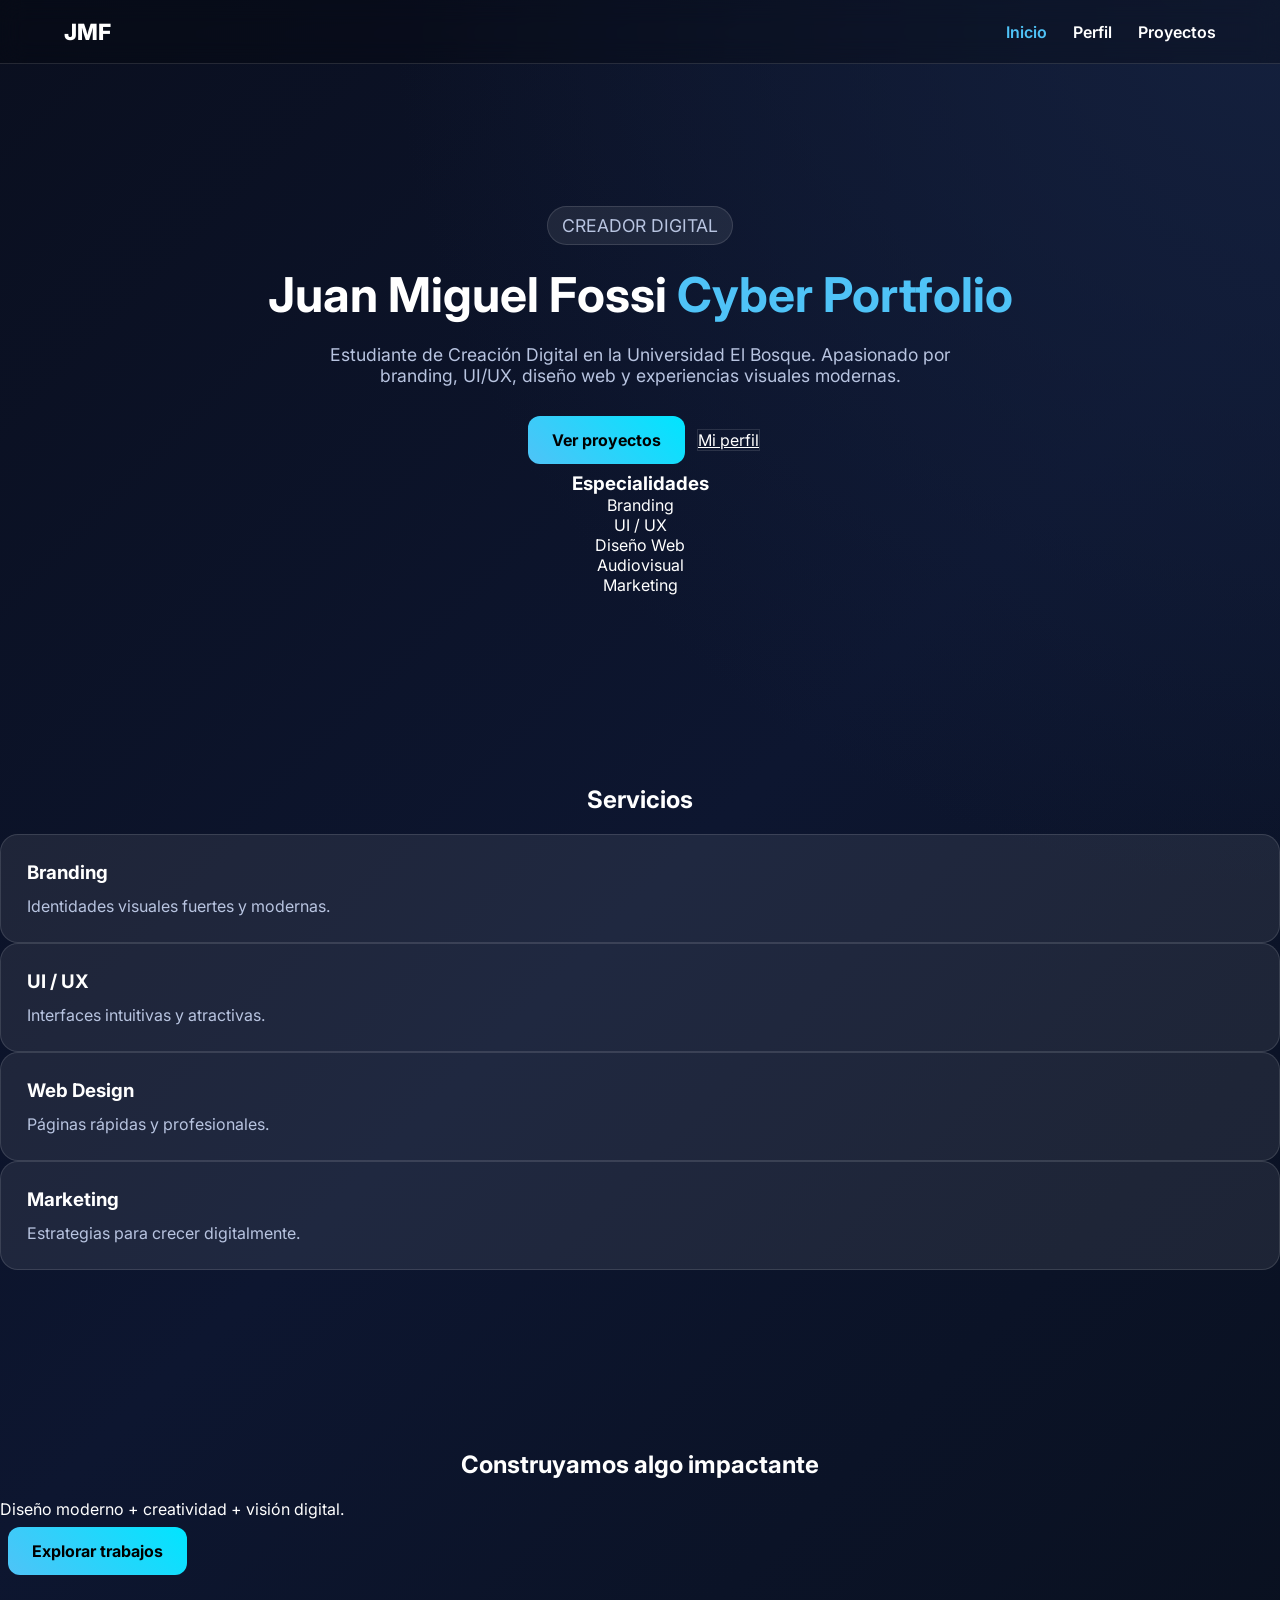
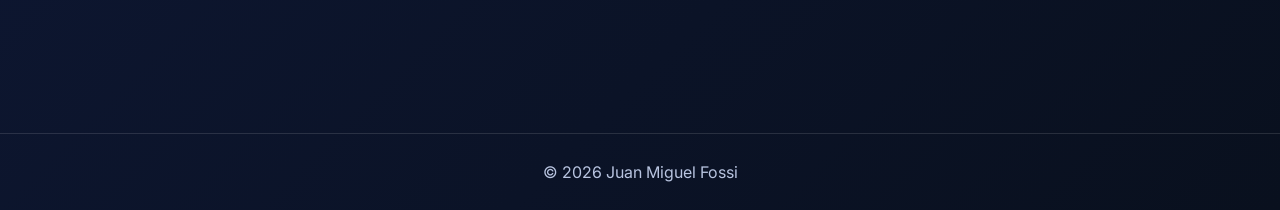
==== commit fa0c7501: "Update index.html" ====
--- a/index.html
+++ b/index.html
@@ -1,100 +1,125 @@
-<!-- index.html -->
 <!DOCTYPE html>
 <html lang="es">
 <head>
-  <meta charset="UTF-8">
-  <meta name="viewport" content="width=device-width, initial-scale=1.0">
-  <title>Juan Miguel Fossi | Cyber Portfolio</title>
-  <meta name="description" content="Portafolio futurista de Juan Miguel Fossi, estudiante de Creación Digital.">
+<meta charset="UTF-8">
+<meta name="viewport" content="width=device-width, initial-scale=1.0">
 
-  <link rel="stylesheet" href="css/styles.css">
+<title>Juan Miguel Fossi | Portafolio</title>
+<meta name="description" content="Portafolio profesional de Juan Miguel Fossi">
 
-  <link rel="preconnect" href="https://fonts.googleapis.com">
-  <link rel="preconnect" href="https://fonts.gstatic.com" crossorigin>
-  <link href="https://fonts.googleapis.com/css2?family=Inter:wght@300;400;600;700;800&display=swap" rel="stylesheet">
+<link rel="stylesheet" href="css/styles.css">
+<script src="js/script.js" defer></script>
 
-  <style>
-    html { scroll-behavior: smooth; }
-  </style>
+<link rel="preconnect" href="https://fonts.googleapis.com">
+<link rel="preconnect" href="https://fonts.gstatic.com" crossorigin>
+
+<link href="https://fonts.googleapis.com/css2?family=Inter:wght@300;400;600;700;800&display=swap" rel="stylesheet">
 </head>
+
 <body>
 
-  <!-- ============ NAVBAR ============ -->
-  <header class="navbar">
-    <a href="#inicio" class="logo">JMF.</a>
-    <nav>
-      <ul class="nav-links">
-        <li><a href="#inicio">Inicio</a></li>
-        <li><a href="#perfil">Perfil</a></li>
-        <li><a href="#proyectos">Proyectos</a></li>
-        <li><a href="#contacto">Contacto</a></li>
-      </ul>
-    </nav>
-  </header>
+<div class="bg-grid"></div>
 
-  <!-- ============ HERO / INICIO ============ -->
-  <section id="inicio" class="hero">
-    <p class="tag">CREADOR DIGITAL / BOGOTÁ</p>
-    <h1>JUAN MIGUEL <br> FOSSI</h1>
-    <p class="hero-text">
-      Estudiante de Creación Digital en la Universidad El Bosque.
-      Especializado en branding, diseño UI/UX, desarrollo web
-      y experiencias visuales modernas.
-    </p>
-    <div class="hero-buttons">
-      <a href="#proyectos" class="btn btn-primary">Ver proyectos</a>
-      <a href="#perfil" class="btn btn-secondary">Mi perfil</a>
-    </div>
-  </section>
+<header class="header">
 
-  <!-- ============ PERFIL ============ -->
-  <section id="perfil" class="perfil">
-    <h2 class="section-title">STATUS</h2>
-    <ul class="status-list">
-      <li>Diseño Digital</li>
-      <li>UI / UX</li>
-      <li>Branding</li>
-      <li>Web Design</li>
-      <li>Marketing</li>
-    </ul>
-  </section>
+<div class="logo">JMF</div>
 
-  <!-- ============ PROYECTOS / SERVICIOS ============ -->
-  <section id="proyectos" class="servicios">
-    <p class="tag">SERVICIOS</p>
-    <h2 class="section-title">Lo que construyo</h2>
+<nav class="nav">
+<a href="index.html" class="active">Inicio</a>
+<a href="about.html">Perfil</a>
+<a href="project.html">Proyectos</a>
+</nav>
 
-    <div class="cards">
-      <article class="card">
-        <h3>Branding</h3>
-        <p>Identidades visuales sólidas y memorables.</p>
-      </article>
-      <article class="card">
-        <h3>UI / UX</h3>
-        <p>Interfaces modernas con foco en experiencia.</p>
-      </article>
-      <article class="card">
-        <h3>Web</h3>
-        <p>Sitios rápidos, visuales y funcionales.</p>
-      </article>
-      <article class="card">
-        <h3>Marketing</h3>
-        <p>Estrategias digitales creativas.</p>
-      </article>
-    </div>
-  </section>
+</header>
 
-  <!-- ============ CTA / CONTACTO ============ -->
-  <section id="contacto" class="cta">
-    <p class="tag">READY TO BUILD</p>
-    <h2>Diseño ideas con visión futurista.</h2>
-    <a href="#proyectos" class="btn btn-primary">Explorar portafolio</a>
-  </section>
+<section class="hero">
 
-  <!-- ============ FOOTER ============ -->
-  <footer class="footer">
-    <p>© 2024 - 2026 Juan Miguel Fossi</p>
-  </footer>
+<div class="hero-text reveal">
+
+<p class="tag">CREADOR DIGITAL</p>
+
+<h1>
+Juan Miguel Fossi
+<span>Cyber Portfolio</span>
+</h1>
+
+<p class="desc">
+Estudiante de Creación Digital en la Universidad El Bosque.
+Apasionado por branding, UI/UX, diseño web y experiencias visuales modernas.
+</p>
+
+<div class="buttons">
+<a href="project.html" class="btn">Ver proyectos</a>
+<a href="about.html" class="btn-outline">Mi perfil</a>
+</div>
+
+</div>
+
+<div class="hero-card reveal">
+
+<div class="line"></div>
+
+<h3>Especialidades</h3>
+
+<ul>
+<li>Branding</li>
+<li>UI / UX</li>
+<li>Diseño Web</li>
+<li>Audiovisual</li>
+<li>Marketing</li>
+</ul>
+
+</div>
+
+</section>
+
+<section class="section reveal">
+
+<h2>Servicios</h2>
+
+<div class="grid">
+
+<div class="card">
+<h3>Branding</h3>
+<p>Identidades visuales fuertes y modernas.</p>
+</div>
+
+<div class="card">
+<h3>UI / UX</h3>
+<p>Interfaces intuitivas y atractivas.</p>
+</div>
+
+<div class="card">
+<h3>Web Design</h3>
+<p>Páginas rápidas y profesionales.</p>
+</div>
+
+<div class="card">
+<h3>Marketing</h3>
+<p>Estrategias para crecer digitalmente.</p>
+</div>
+
+</div>
+
+</section>
+
+<section class="section reveal">
+
+<div class="cta">
+
+<h2>Construyamos algo impactante</h2>
+
+<p>Diseño moderno + creatividad + visión digital.</p>
+
+<a href="project.html" class="btn">Explorar trabajos</a>
+
+</div>
+
+</section>
+
+<footer class="footer">
+© 2026 Juan Miguel Fossi
+</footer>
 
 </body>
 </html>
--- a/css/styles.css
+++ b/css/styles.css
@@ -1,12 +1,12 @@
 :root{
-  --bg:#050816;
-  --bg2:#0a1025;
-  --card:rgba(255,255,255,.06);
-  --line:rgba(255,255,255,.12);
+  --bg:#0b1020;
+  --bg2:#11182e;
+  --card:rgba(255,255,255,.08);
+  --border:rgba(255,255,255,.12);
   --text:#ffffff;
-  --muted:#9fb2d8;
-  --cyan:#00eaff;
-  --blue:#4d7cff;
+  --muted:#b8c4e0;
+  --primary:#4fc3f7;
+  --secondary:#00e5ff;
 }
 
 *{
@@ -15,276 +15,196 @@
   box-sizing:border-box;
 }
 
-html{
-  scroll-behavior:smooth;
-}
-
 body{
   font-family:'Inter',sans-serif;
+  background:
+  radial-gradient(circle at top right,#14203d,transparent 40%),
+  linear-gradient(135deg,#0a0f1f,#0d1630,#09101e);
   color:var(--text);
-  background:
-  radial-gradient(circle at top right, rgba(0,234,255,.10), transparent 30%),
-  radial-gradient(circle at left center, rgba(77,124,255,.12), transparent 35%),
-  linear-gradient(135deg,var(--bg),var(--bg2));
   min-height:100vh;
-  overflow-x:hidden;
-}
-
-/* BACKGROUND GRID */
-
-.grid-bg{
-  position:fixed;
-  inset:0;
-  background-image:
-  linear-gradient(rgba(255,255,255,.03) 1px, transparent 1px),
-  linear-gradient(90deg, rgba(255,255,255,.03) 1px, transparent 1px);
-  background-size:40px 40px;
-  z-index:-1;
-}
-
-/* HEADER */
+}
+
+.container{
+  width:90%;
+  max-width:1200px;
+  margin:auto;
+}
 
 .header{
-  width:100%;
-  padding:20px 6%;
   display:flex;
   justify-content:space-between;
   align-items:center;
+  padding:18px 5%;
   position:sticky;
   top:0;
-  backdrop-filter:blur(14px);
-  background:rgba(0,0,0,.35);
-  border-bottom:1px solid var(--line);
   z-index:1000;
+  backdrop-filter:blur(12px);
+  background:rgba(0,0,0,.25);
+  border-bottom:1px solid var(--border);
 }
 
 .logo{
   font-size:1.4rem;
   font-weight:800;
-  letter-spacing:1px;
-}
-
-.logo span{
-  color:var(--cyan);
 }
 
 .nav a{
   color:white;
   text-decoration:none;
-  margin-left:28px;
+  margin-left:22px;
   font-weight:600;
   transition:.3s;
 }
 
 .nav a:hover,
 .nav a.active{
-  color:var(--cyan);
-}
-
-/* HERO */
+  color:var(--primary);
+}
 
 .hero{
-  min-height:90vh;
-  padding:80px 6%;
-  display:grid;
-  grid-template-columns:1.2fr .8fr;
-  align-items:center;
-  gap:40px;
-}
-
-.mini-title{
-  color:var(--cyan);
-  font-size:.85rem;
-  letter-spacing:2px;
-  margin-bottom:16px;
+  padding:120px 0 100px;
+  text-align:center;
+}
+
+.tag{
+  display:inline-block;
+  padding:8px 14px;
+  border-radius:30px;
+  background:var(--card);
+  border:1px solid var(--border);
+  font-size:.8rem;
+  margin-bottom:22px;
 }
 
 .hero h1{
-  font-size:4.2rem;
-  line-height:1;
-  margin-bottom:20px;
+  font-size:3rem;
+  max-width:850px;
+  margin:auto;
+  line-height:1.15;
 }
 
 .hero h1 span{
-  color:var(--cyan);
-}
-
-.hero-text{
-  color:var(--muted);
-  max-width:580px;
-  line-height:1.7;
-  margin-bottom:30px;
+  color:var(--primary);
+}
+
+.hero p{
+  color:var(--muted);
+  max-width:650px;
+  margin:22px auto;
+  font-size:1.1rem;
 }
 
 .hero-buttons{
-  display:flex;
-  gap:14px;
-  flex-wrap:wrap;
-}
-
-.btn,
-.ghost{
-  padding:14px 22px;
+  margin-top:28px;
+}
+
+.btn{
+  display:inline-block;
+  padding:14px 24px;
   border-radius:12px;
   text-decoration:none;
   font-weight:700;
+  margin:8px;
   transition:.3s;
-}
-
-.btn{
-  background:linear-gradient(45deg,var(--cyan),var(--blue));
-  color:#051018;
-}
-
-.ghost{
-  border:1px solid var(--line);
+  background:linear-gradient(45deg,var(--primary),var(--secondary));
+  color:#000;
+}
+
+.btn-outline{
+  background:transparent;
   color:white;
-}
-
-.btn:hover,
-.ghost:hover{
-  transform:translateY(-4px);
-}
-
-/* CYBER CARD */
-
-.cyber-card{
-  background:var(--card);
-  border:1px solid var(--line);
-  border-radius:18px;
-  padding:28px;
-  position:relative;
-  box-shadow:0 0 40px rgba(0,234,255,.08);
-}
-
-.cyber-line{
-  width:80px;
-  height:4px;
-  background:linear-gradient(90deg,var(--cyan),transparent);
-  margin-bottom:18px;
-}
-
-.cyber-card h3{
-  margin-bottom:18px;
-}
-
-.cyber-card ul{
-  list-style:none;
-}
-
-.cyber-card li{
-  padding:10px 0;
-  border-bottom:1px solid rgba(255,255,255,.06);
-  color:var(--muted);
-}
-
-/* SECTION */
+  border:1px solid var(--border);
+}
+
+.btn:hover{
+  transform:translateY(-3px);
+}
 
 .section{
-  padding:100px 6%;
-}
-
-.section-top span{
-  color:var(--cyan);
-  font-size:.85rem;
-  letter-spacing:2px;
-}
-
-.section-top h2,
-.section-top h1{
-  font-size:2.5rem;
-  margin-top:12px;
-}
-
-.services-grid,
-.project-grid,
-.profile-layout{
-  margin-top:40px;
+  padding:90px 0;
+}
+
+.section h2,
+.section h1{
+  text-align:center;
+  margin-bottom:20px;
+}
+
+.subtitle{
+  text-align:center;
+  color:var(--muted);
+  margin-bottom:40px;
+}
+
+.cards{
   display:grid;
   grid-template-columns:repeat(auto-fit,minmax(260px,1fr));
   gap:22px;
 }
 
-.service-box,
-.project-card,
-.profile-card{
+.card{
   background:var(--card);
-  border:1px solid var(--line);
+  border:1px solid var(--border);
   border-radius:18px;
   padding:26px;
   transition:.3s;
 }
 
-.service-box:hover,
-.project-card:hover,
-.profile-card:hover{
+.card:hover{
   transform:translateY(-6px);
-  border-color:rgba(0,234,255,.35);
-}
-
-.service-box p,
-.project-card p,
-.profile-card p{
-  color:var(--muted);
-  margin-top:10px;
-  line-height:1.6;
-}
-
-.project-tag{
-  display:inline-block;
-  padding:6px 10px;
-  font-size:.75rem;
-  border-radius:20px;
-  background:rgba(0,234,255,.08);
-  color:var(--cyan);
+  background:rgba(255,255,255,.12);
+}
+
+.card h3{
   margin-bottom:12px;
 }
 
-.cyber-list{
-  list-style:none;
-}
-
-.cyber-list li{
-  padding:8px 0;
-  color:var(--muted);
-}
-
-/* CTA */
-
-.cta-panel{
-  text-align:center;
-  padding:50px 30px;
+.card p{
+  color:var(--muted);
+}
+
+.clickable{
+  cursor:pointer;
+}
+
+.servicio-contenido{
+  margin-top:25px;
+}
+
+.about-grid{
+  display:grid;
+  grid-template-columns:1fr 1fr;
+  gap:24px;
+}
+
+.about-card{
   background:var(--card);
-  border:1px solid var(--line);
-  border-radius:22px;
-}
-
-.cta-panel p{
-  color:var(--cyan);
-  letter-spacing:2px;
-  font-size:.8rem;
-}
-
-.cta-panel h2{
-  font-size:2rem;
-  margin:14px 0 24px;
-}
-
-/* FOOTER */
+  border:1px solid var(--border);
+  padding:28px;
+  border-radius:18px;
+}
+
+.about-card ul{
+  padding-left:18px;
+}
+
+.about-card li{
+  margin-bottom:10px;
+  color:var(--muted);
+}
 
 .footer{
   text-align:center;
-  padding:30px;
-  border-top:1px solid var(--line);
-  color:var(--muted);
-}
-
-/* REVEAL */
+  padding:28px;
+  border-top:1px solid var(--border);
+  color:var(--muted);
+  margin-top:60px;
+}
 
 .reveal{
   opacity:0;
   transform:translateY(40px);
-  transition:all .8s ease;
+  transition:all .7s ease;
 }
 
 .reveal.active{
@@ -292,38 +212,19 @@
   transform:translateY(0);
 }
 
-/* RESPONSIVE */
-
-@media(max-width:900px){
-
-.hero{
+@media(max-width:768px){
+
+.hero h1{
+  font-size:2.2rem;
+}
+
+.about-grid{
   grid-template-columns:1fr;
 }
 
-.hero h1{
-  font-size:3rem;
-}
-
 .nav a{
-  margin-left:14px;
-}
-
-}
-
-@media(max-width:600px){
-
-.header{
-  flex-direction:column;
-  gap:12px;
-}
-
-.hero h1{
-  font-size:2.4rem;
-}
-
-.section-top h1,
-.section-top h2{
-  font-size:2rem;
-}
-
-}
+  margin-left:12px;
+  font-size:.95rem;
+}
+
+}
